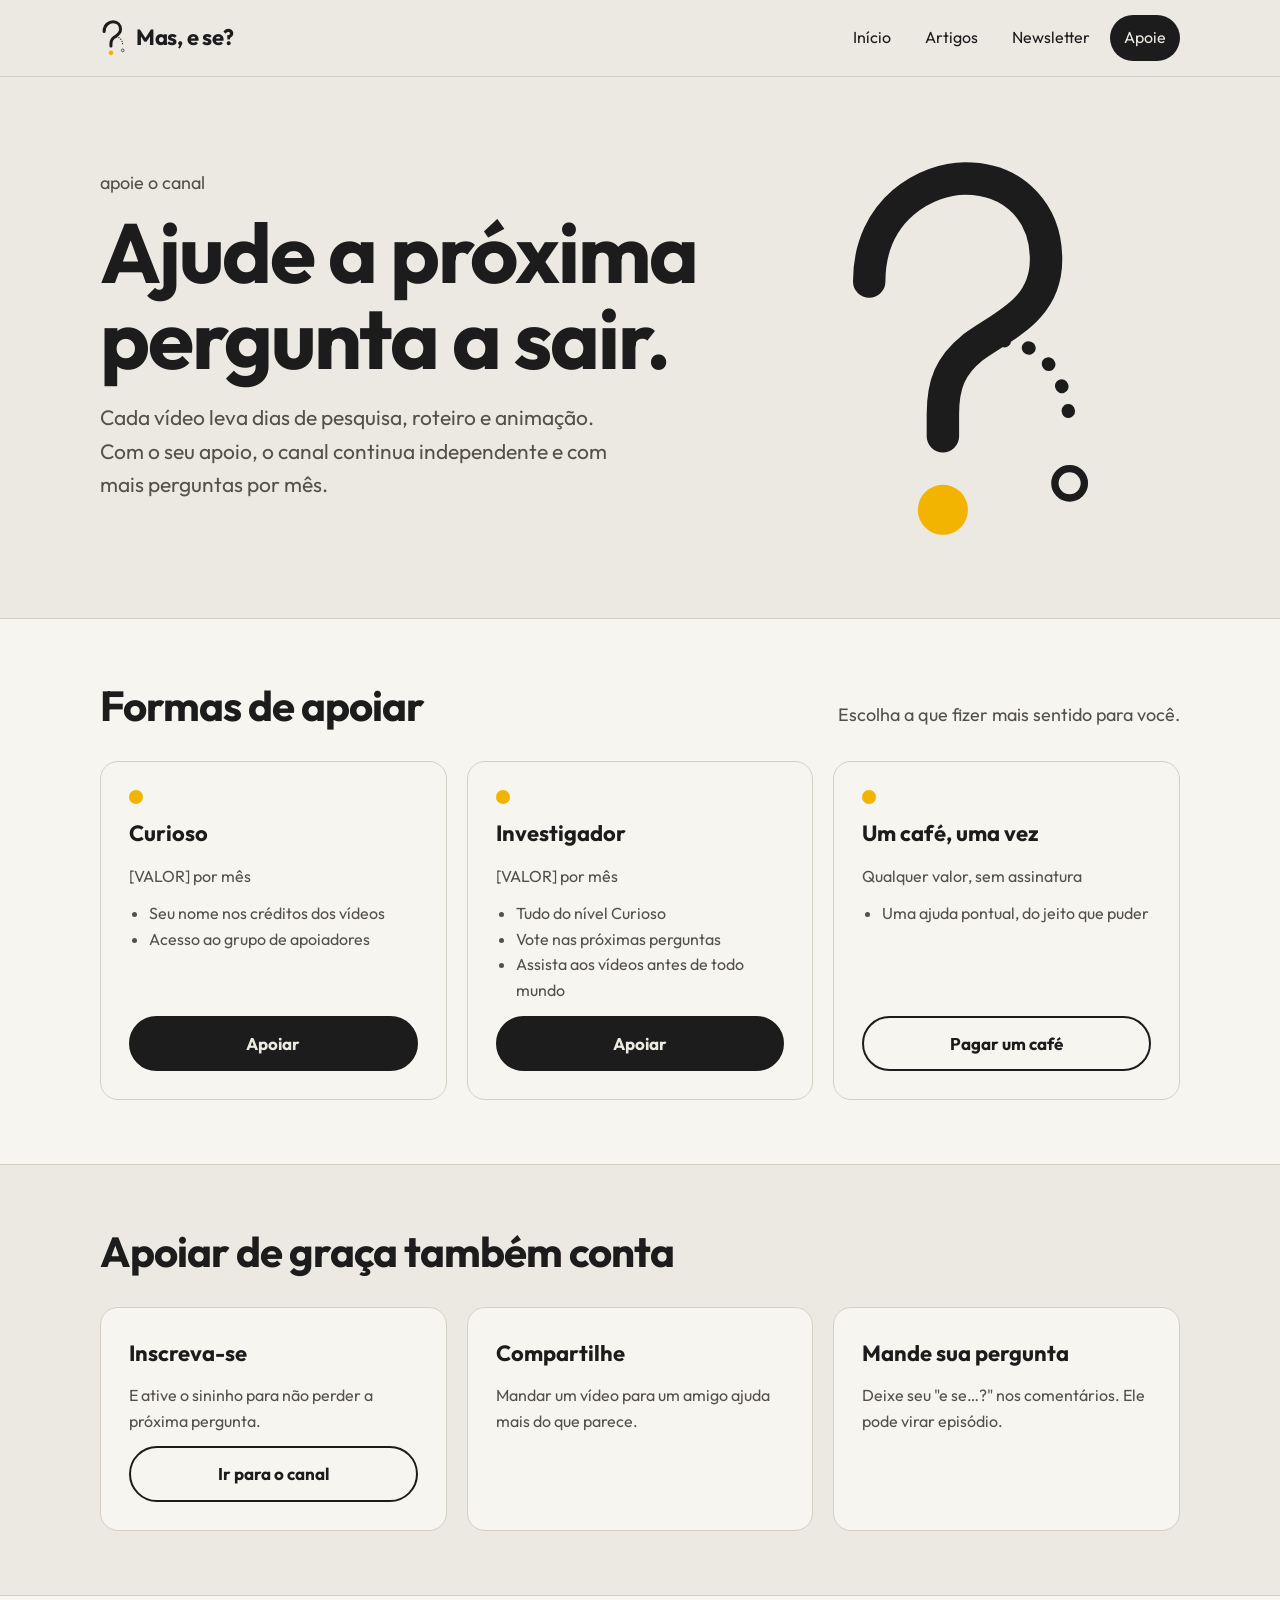
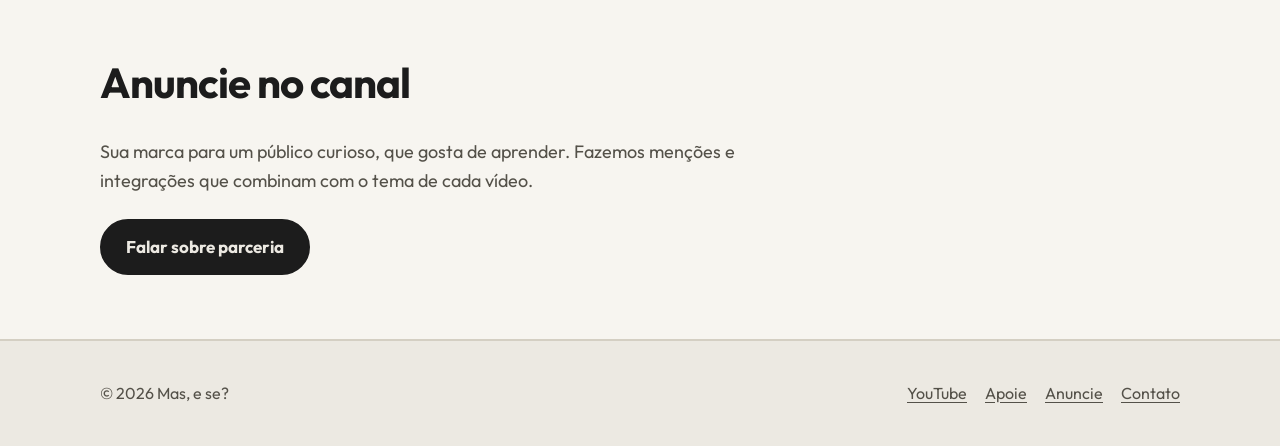
==== apoie.html @ bb421aa9 "Site do canal Mas, e se? Página inicial, artigo modelo, página de apoio, newsletter com Netlify Form" ====
<!doctype html>
<html lang="pt-BR">
<head>
  <meta charset="utf-8">
  <meta name="viewport" content="width=device-width, initial-scale=1">
  <title>Apoie o canal — Mas, e se?</title>
  <meta name="description" content="Apoie o Mas, e se? e ajude a próxima pergunta a sair. Vote nos temas, assista antes e apareça nos créditos.">
  <link rel="icon" href="favicon.svg" type="image/svg+xml">
  <link rel="preconnect" href="https://fonts.googleapis.com">
  <link rel="preconnect" href="https://fonts.gstatic.com" crossorigin>
  <link href="https://fonts.googleapis.com/css2?family=Outfit:wght@400;700&display=swap" rel="stylesheet">
  <link rel="stylesheet" href="style.css">
</head>
<body>
  <a class="skip" href="#conteudo">Pular para o conteúdo</a>

  <header class="site-header">
    <div class="wrap">
      <a class="brand" href="/" aria-label="Mas, e se? — página inicial">
        <img src="logo.svg" alt="" width="26" height="38">
        <span>Mas, e se?</span>
      </a>
      <nav class="nav" aria-label="Principal">
        <a href="/">Início</a>
        <a href="/#artigos">Artigos</a>
        <a href="/#newsletter">Newsletter</a>
        <a href="apoie.html" aria-current="page">Apoie</a>
      </nav>
    </div>
  </header>

  <main id="conteudo">
    <section class="hero">
      <div class="wrap">
        <div>
          <p class="eyebrow">apoie o canal</p>
          <h1>Ajude a próxima pergunta a sair.</h1>
          <p class="lead">Cada vídeo leva dias de pesquisa, roteiro e animação. Com o seu apoio, o canal continua independente e com mais perguntas por mês.</p>
        </div>
        <img class="hero-mark" src="logo.svg" alt="" width="280" height="405">
      </div>
    </section>

    <!-- NÍVEIS DE APOIO — troque [VALOR] e os links pelos da sua página no Apoia.se ou Ko-fi -->
    <section class="alt" aria-labelledby="titulo-niveis">
      <div class="wrap">
        <div class="section-head">
          <h2 id="titulo-niveis">Formas de apoiar</h2>
          <p>Escolha a que fizer mais sentido para você.</p>
        </div>
        <div class="support-grid">
          <div class="support-card">
            <span class="dot" aria-hidden="true"></span>
            <h3>Curioso</h3>
            <p>[VALOR] por mês</p>
            <ul>
              <li>Seu nome nos créditos dos vídeos</li>
              <li>Acesso ao grupo de apoiadores</li>
            </ul>
            <a class="btn" href="https://apoia.se/SEU_USUARIO" target="_blank" rel="noopener">Apoiar</a>
          </div>
          <div class="support-card">
            <span class="dot" aria-hidden="true"></span>
            <h3>Investigador</h3>
            <p>[VALOR] por mês</p>
            <ul>
              <li>Tudo do nível Curioso</li>
              <li>Vote nas próximas perguntas</li>
              <li>Assista aos vídeos antes de todo mundo</li>
            </ul>
            <a class="btn" href="https://apoia.se/SEU_USUARIO" target="_blank" rel="noopener">Apoiar</a>
          </div>
          <div class="support-card">
            <span class="dot" aria-hidden="true"></span>
            <h3>Um café, uma vez</h3>
            <p>Qualquer valor, sem assinatura</p>
            <ul>
              <li>Uma ajuda pontual, do jeito que puder</li>
            </ul>
            <a class="btn ghost" href="https://ko-fi.com/SEU_USUARIO" target="_blank" rel="noopener">Pagar um café</a>
          </div>
        </div>
      </div>
    </section>

    <section aria-labelledby="titulo-gratis">
      <div class="wrap">
        <div class="section-head">
          <h2 id="titulo-gratis">Apoiar de graça também conta</h2>
        </div>
        <div class="support-grid">
          <div class="support-card">
            <h3>Inscreva-se</h3>
            <p>E ative o sininho para não perder a próxima pergunta.</p>
            <a class="btn ghost" href="https://www.youtube.com/@youtubemasese?sub_confirmation=1" target="_blank" rel="noopener">Ir para o canal</a>
          </div>
          <div class="support-card">
            <h3>Compartilhe</h3>
            <p>Mandar um vídeo para um amigo ajuda mais do que parece.</p>
          </div>
          <div class="support-card">
            <h3>Mande sua pergunta</h3>
            <p>Deixe seu "e se…?" nos comentários. Ele pode virar episódio.</p>
          </div>
        </div>
      </div>
    </section>

    <!-- ANUNCIE -->
    <section id="anuncie" class="alt" aria-labelledby="titulo-anuncie">
      <div class="wrap">
        <div class="section-head">
          <h2 id="titulo-anuncie">Anuncie no canal</h2>
        </div>
        <p style="margin:0 0 24px;max-width:680px;color:var(--muted)">Sua marca para um público curioso, que gosta de aprender. Fazemos menções e integrações que combinam com o tema de cada vídeo.</p>
        <a class="btn" href="mailto:SEU_EMAIL@exemplo.com?subject=Parceria%20com%20o%20Mas%2C%20e%20se%3F">Falar sobre parceria</a>
      </div>
    </section>
  </main>

  <footer class="site-footer">
    <div class="wrap">
      <span>© <span id="ano">2026</span> Mas, e se?</span>
      <nav aria-label="Rodapé">
        <a href="https://www.youtube.com/@youtubemasese" target="_blank" rel="noopener">YouTube</a>
        <a href="apoie.html">Apoie</a>
        <a href="apoie.html#anuncie">Anuncie</a>
        <a href="mailto:SEU_EMAIL@exemplo.com">Contato</a>
      </nav>
    </div>
  </footer>
  <script>document.getElementById('ano').textContent = new Date().getFullYear();</script>
</body>
</html>
---- style.css ----
/* Mas, e se? — estilos do site */
:root {
  --bg: #ECE9E2;
  --surface: #F7F5F0;
  --ink: #1C1C1C;
  --muted: #545149;
  --line: #D4CFC3;
  --accent: #F2B400;
  --radius: 18px;
  --max: 1120px;
  --font: 'Outfit', system-ui, -apple-system, 'Segoe UI', sans-serif;
}

* { box-sizing: border-box; }

html { scroll-behavior: smooth; }

body {
  margin: 0;
  background: var(--bg);
  color: var(--ink);
  font-family: var(--font);
  font-size: 18px;
  line-height: 1.6;
  -webkit-font-smoothing: antialiased;
}

img, svg { display: block; max-width: 100%; }

a { color: var(--ink); text-underline-offset: 3px; }
a:hover { color: #000; }

.wrap { width: 100%; max-width: var(--max); margin: 0 auto; padding: 0 20px; }

/* Acessibilidade */
.skip {
  position: absolute; left: -9999px; top: 0;
  background: var(--ink); color: var(--bg); padding: 10px 16px; border-radius: 0 0 10px 0;
}
.skip:focus { left: 0; z-index: 10; color: var(--bg); }
:focus-visible { outline: 3px solid var(--ink); outline-offset: 3px; }
.sr-only {
  position: absolute; width: 1px; height: 1px; padding: 0; margin: -1px;
  overflow: hidden; clip: rect(0 0 0 0); white-space: nowrap; border: 0;
}

/* Cabeçalho */
.site-header { border-bottom: 1px solid var(--line); }
.site-header .wrap {
  display: flex; align-items: center; justify-content: space-between;
  gap: 16px; flex-wrap: wrap; min-height: 76px; padding-top: 10px; padding-bottom: 10px;
}
.brand {
  display: flex; align-items: center; gap: 10px;
  font-weight: 700; font-size: 22px; text-decoration: none; letter-spacing: -0.3px;
}
.brand img { width: 26px; height: auto; }
.hero-mark { height: auto; }
.nav { display: flex; gap: 6px; flex-wrap: wrap; }
.nav a {
  text-decoration: none; font-size: 16px; padding: 10px 14px; border-radius: 999px;
  min-height: 44px; display: inline-flex; align-items: center;
}
.nav a:hover { background: var(--surface); }
.nav a[aria-current="page"] { background: var(--ink); color: var(--bg); }

/* Botões */
.btn {
  display: inline-flex; align-items: center; justify-content: center; gap: 8px;
  min-height: 48px; padding: 12px 24px; border-radius: 999px;
  font: inherit; font-size: 17px; font-weight: 700; text-decoration: none;
  background: var(--ink); color: var(--bg); border: 2px solid var(--ink); cursor: pointer;
}
.btn:hover { background: #000; color: var(--bg); }
.btn.ghost { background: transparent; color: var(--ink); }
.btn.ghost:hover { background: var(--surface); color: var(--ink); }

/* Hero */
.hero { padding: 72px 0 64px; }
.hero .wrap {
  display: grid; grid-template-columns: minmax(0, 1.4fr) minmax(0, 1fr);
  gap: 48px; align-items: center;
}
.eyebrow { margin: 0 0 12px; font-size: 18px; color: var(--muted); }
.hero h1 {
  margin: 0 0 20px; font-size: clamp(44px, 7vw, 84px); line-height: 1.02; letter-spacing: -2px;
}
.hero p.lead { margin: 0 0 32px; font-size: 21px; color: var(--muted); max-width: 520px; }
.hero-actions { display: flex; gap: 12px; flex-wrap: wrap; }
.hero-mark { justify-self: center; width: min(280px, 70%); }

/* Seções */
section { padding: 64px 0; }
.section-head {
  display: flex; align-items: end; justify-content: space-between; gap: 16px; flex-wrap: wrap;
  margin-bottom: 32px;
}
.section-head h2 { margin: 0; font-size: clamp(30px, 4vw, 42px); letter-spacing: -1px; line-height: 1.1; }
.section-head p { margin: 0; color: var(--muted); }
.alt { background: var(--surface); border-top: 1px solid var(--line); border-bottom: 1px solid var(--line); }

/* Vídeo */
.video {
  position: relative; aspect-ratio: 16 / 9; border-radius: var(--radius); overflow: hidden;
  background: var(--ink);
}
.video iframe { position: absolute; inset: 0; width: 100%; height: 100%; border: 0; }

.video-soon {
  display: flex; align-items: center; gap: 32px; flex-wrap: wrap;
  background: var(--bg); border: 1px dashed var(--line); border-radius: var(--radius); padding: 40px;
}
.video-soon img { width: 70px; height: auto; }
.video-soon div { flex: 1 1 280px; }
.video-soon h3 { margin: 0 0 6px; font-size: 26px; letter-spacing: -0.4px; line-height: 1.2; }
.video-soon p { margin: 0; color: var(--muted); }

/* Cards de artigo */
.cards { display: grid; grid-template-columns: repeat(3, minmax(0, 1fr)); gap: 20px; }
.card {
  background: var(--surface); border: 1px solid var(--line); border-radius: var(--radius);
  padding: 28px; display: flex; flex-direction: column; gap: 10px; text-decoration: none;
  transition: transform .15s ease, border-color .15s ease;
}
a.card:hover { transform: translateY(-3px); border-color: var(--ink); }
.card .tag { font-size: 14px; font-weight: 700; color: var(--muted); text-transform: uppercase; letter-spacing: 1px; }
.card h3 { margin: 0; font-size: 24px; line-height: 1.2; letter-spacing: -0.4px; }
.card p { margin: 0; color: var(--muted); font-size: 16px; }
.card .more { margin-top: auto; padding-top: 8px; font-weight: 700; font-size: 16px; }
.card.soon { border-style: dashed; background: transparent; }

/* Temas */
.topics { display: flex; flex-wrap: wrap; gap: 10px; padding: 0; margin: 0; list-style: none; }
.topics li {
  padding: 10px 18px; border-radius: 999px; border: 1px solid var(--line);
  background: var(--bg); font-size: 16px;
}

/* Newsletter */
.newsletter {
  background: var(--ink); color: var(--bg); border-radius: 28px; padding: 48px;
  display: grid; grid-template-columns: minmax(0, 1fr) minmax(0, 1fr); gap: 40px; align-items: center;
}
.newsletter h2 { margin: 0 0 12px; font-size: clamp(30px, 4vw, 40px); letter-spacing: -1px; line-height: 1.1; }
.newsletter p { margin: 0; color: #CFCBC2; }
.newsletter form { display: flex; flex-direction: column; gap: 12px; }
.newsletter label { font-size: 15px; color: #CFCBC2; }
.field-row { display: flex; gap: 10px; flex-wrap: wrap; }
.newsletter input[type="email"] {
  flex: 1 1 220px; min-height: 52px; padding: 12px 18px; border-radius: 999px;
  border: 2px solid #4A4842; background: #2A2925; color: var(--bg); font: inherit; font-size: 17px;
}
.newsletter input::placeholder { color: #A7A398; }
.newsletter .btn { background: var(--accent); color: var(--ink); border-color: var(--accent); }
.newsletter .btn:hover { background: #FFC61A; color: var(--ink); }
.hidden-field { display: none; }

/* Apoio */
.support-grid { display: grid; grid-template-columns: repeat(3, minmax(0, 1fr)); gap: 20px; }
.support-card {
  background: var(--surface); border: 1px solid var(--line); border-radius: var(--radius);
  padding: 28px; display: flex; flex-direction: column; gap: 12px;
}
.support-card h3 { margin: 0; font-size: 22px; }
.support-card p { margin: 0; color: var(--muted); font-size: 16px; }
.support-card ul { margin: 0; padding-left: 20px; color: var(--muted); font-size: 16px; }
.support-card .btn { margin-top: auto; }
.dot {
  width: 14px; height: 14px; border-radius: 50%; background: var(--accent); flex-shrink: 0;
}

/* Artigo */
.article { padding: 56px 0 72px; }
.article .wrap { max-width: 740px; }
.article .meta { color: var(--muted); font-size: 16px; margin: 0 0 12px; }
.article h1 { font-size: clamp(38px, 6vw, 60px); line-height: 1.05; letter-spacing: -1.5px; margin: 0 0 20px; }
.article .lead { font-size: 22px; color: var(--muted); margin: 0 0 36px; }
.article h2 { font-size: 30px; letter-spacing: -0.6px; line-height: 1.2; margin: 48px 0 12px; }
.article p { margin: 0 0 20px; }
.callout {
  display: flex; gap: 16px; align-items: flex-start;
  background: var(--surface); border: 1px solid var(--line); border-radius: var(--radius);
  padding: 24px; margin: 32px 0;
}
.callout .dot { margin-top: 8px; }
.callout p { margin: 0; }
.article .video { margin: 0 0 36px; }
.ad-slot {
  border: 1px dashed var(--line); border-radius: 12px; padding: 20px; text-align: center;
  color: var(--muted); font-size: 14px; margin: 36px 0;
}
.share { display: flex; gap: 10px; flex-wrap: wrap; margin-top: 40px; }

/* Página simples (obrigado / 404) */
.simple { min-height: 60vh; display: flex; align-items: center; padding: 80px 0; }
.simple .wrap { max-width: 640px; text-align: center; display: flex; flex-direction: column; align-items: center; gap: 16px; }
.simple svg { width: 120px; margin-bottom: 8px; }
.simple h1 { margin: 0; font-size: clamp(36px, 6vw, 56px); letter-spacing: -1.5px; line-height: 1.05; }
.simple p { margin: 0 0 12px; color: var(--muted); font-size: 20px; }

/* Rodapé */
.site-footer { border-top: 1px solid var(--line); padding: 40px 0; font-size: 16px; color: var(--muted); }
.site-footer .wrap { display: flex; justify-content: space-between; gap: 20px; flex-wrap: wrap; align-items: center; }
.site-footer nav { display: flex; gap: 18px; flex-wrap: wrap; }
.site-footer a { color: var(--muted); }
.site-footer a:hover { color: var(--ink); }

/* Celular */
@media (max-width: 860px) {
  .hero { padding: 48px 0; }
  .hero .wrap { grid-template-columns: minmax(0, 1fr); gap: 32px; }
  .hero-mark { order: -1; width: 150px; justify-self: start; }
  .cards, .support-grid { grid-template-columns: minmax(0, 1fr); }
  .newsletter { grid-template-columns: minmax(0, 1fr); padding: 32px 24px; gap: 24px; }
  section { padding: 48px 0; }
}

@media (prefers-reduced-motion: reduce) {
  html { scroll-behavior: auto; }
  a.card { transition: none; }
  a.card:hover { transform: none; }
}
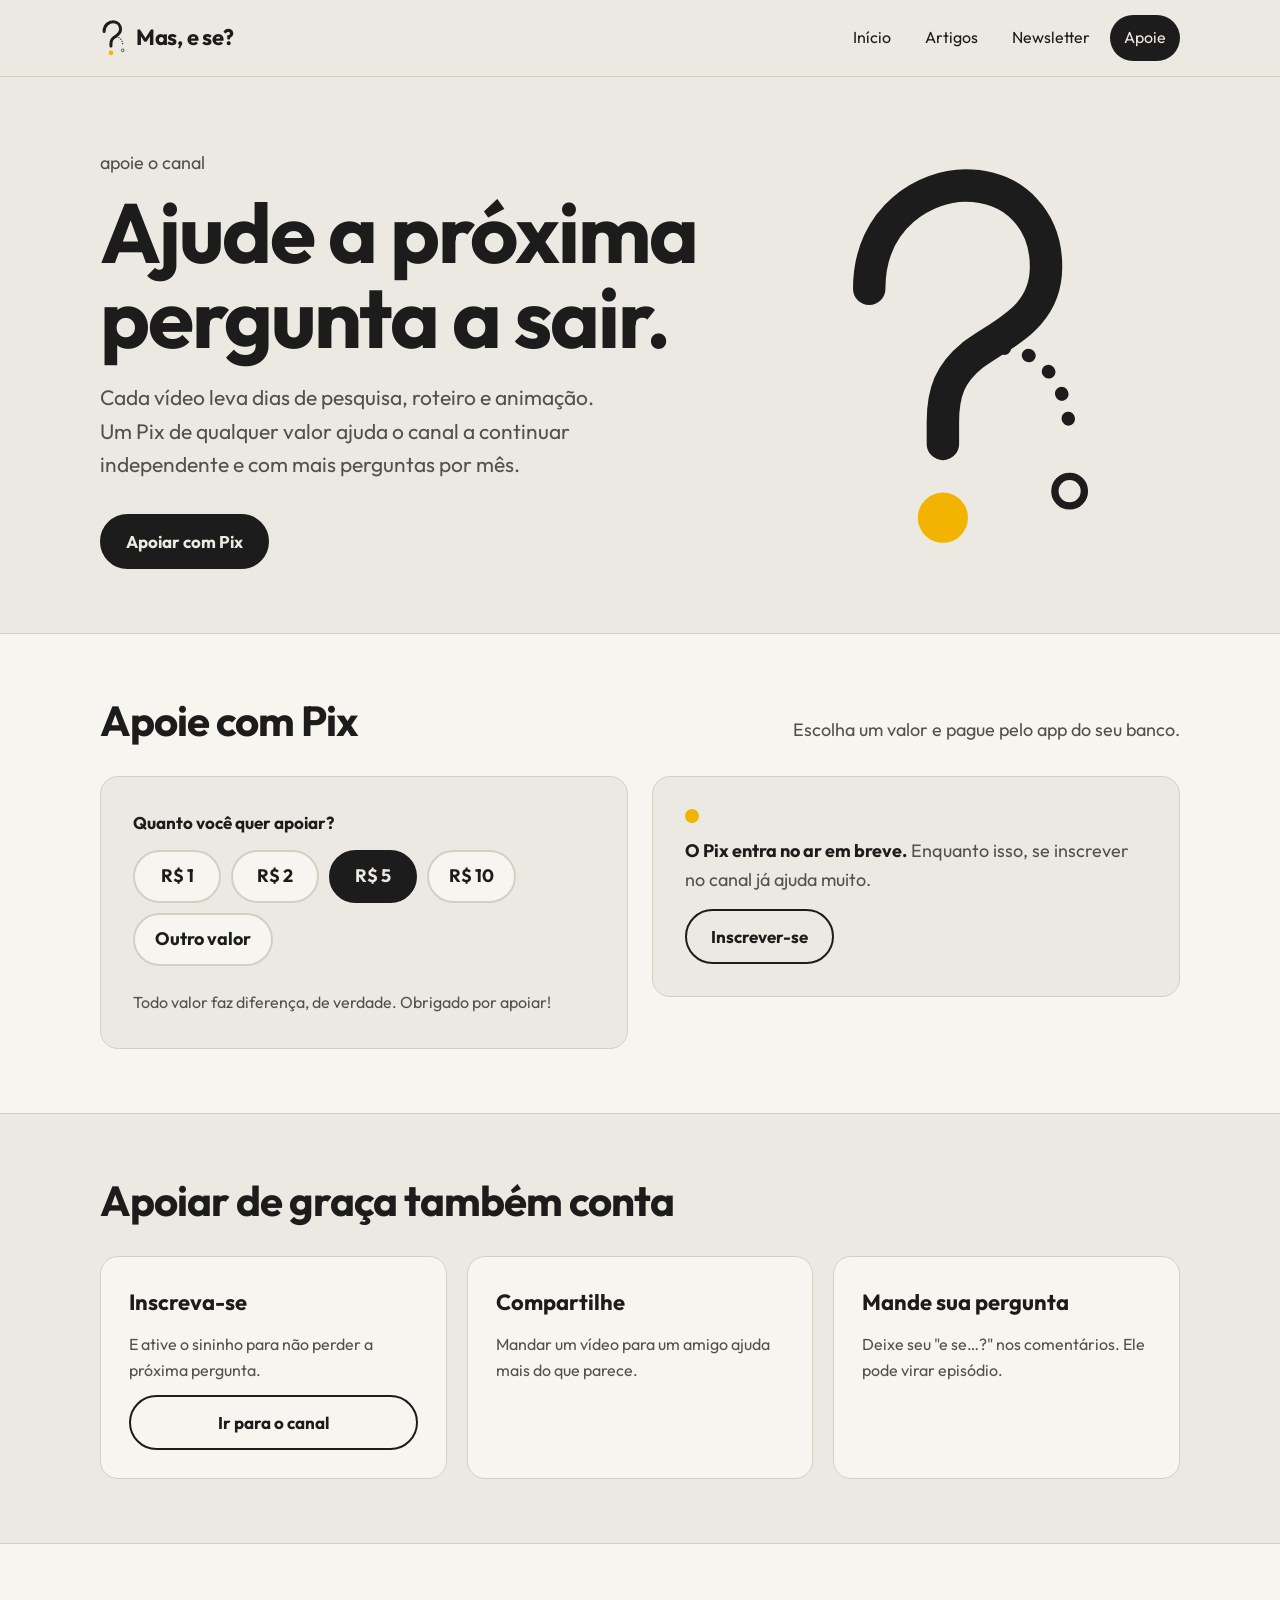
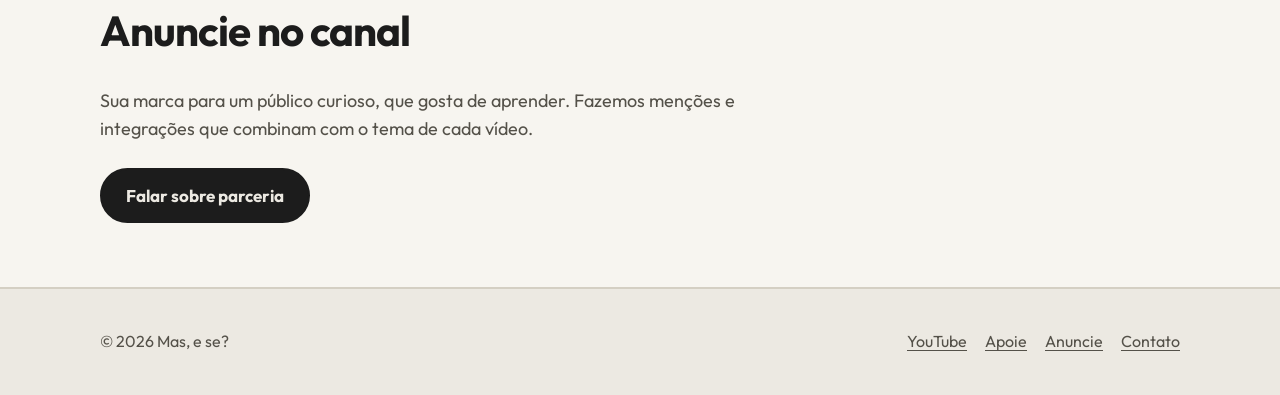
==== commit 71c56de1: "Pix na página Apoie, e-mail de contato e link do canal Co-Authored-By: Claude Opus 5.5 <noreply@anth" ====
--- a/apoie.html
+++ b/apoie.html
@@ -4,7 +4,7 @@
   <meta charset="utf-8">
   <meta name="viewport" content="width=device-width, initial-scale=1">
   <title>Apoie o canal — Mas, e se?</title>
-  <meta name="description" content="Apoie o Mas, e se? e ajude a próxima pergunta a sair. Vote nos temas, assista antes e apareça nos créditos.">
+  <meta name="description" content="Apoie o Mas, e se? com um Pix de qualquer valor e ajude a próxima pergunta a sair.">
   <link rel="icon" href="favicon.svg" type="image/svg+xml">
   <link rel="preconnect" href="https://fonts.googleapis.com">
   <link rel="preconnect" href="https://fonts.gstatic.com" crossorigin>
@@ -35,49 +35,60 @@
         <div>
           <p class="eyebrow">apoie o canal</p>
           <h1>Ajude a próxima pergunta a sair.</h1>
-          <p class="lead">Cada vídeo leva dias de pesquisa, roteiro e animação. Com o seu apoio, o canal continua independente e com mais perguntas por mês.</p>
+          <p class="lead">Cada vídeo leva dias de pesquisa, roteiro e animação. Um Pix de qualquer valor ajuda o canal a continuar independente e com mais perguntas por mês.</p>
+          <div class="hero-actions">
+            <a class="btn" href="#pix">Apoiar com Pix</a>
+          </div>
         </div>
         <img class="hero-mark" src="logo.svg" alt="" width="280" height="405">
       </div>
     </section>
 
-    <!-- NÍVEIS DE APOIO — troque [VALOR] e os links pelos da sua página no Apoia.se ou Ko-fi -->
-    <section class="alt" aria-labelledby="titulo-niveis">
+    <!-- PIX -->
+    <section id="pix" class="alt" aria-labelledby="titulo-pix">
       <div class="wrap">
         <div class="section-head">
-          <h2 id="titulo-niveis">Formas de apoiar</h2>
-          <p>Escolha a que fizer mais sentido para você.</p>
-        </div>
-        <div class="support-grid">
-          <div class="support-card">
-            <span class="dot" aria-hidden="true"></span>
-            <h3>Curioso</h3>
-            <p>[VALOR] por mês</p>
-            <ul>
-              <li>Seu nome nos créditos dos vídeos</li>
-              <li>Acesso ao grupo de apoiadores</li>
-            </ul>
-            <a class="btn" href="https://apoia.se/SEU_USUARIO" target="_blank" rel="noopener">Apoiar</a>
-          </div>
-          <div class="support-card">
-            <span class="dot" aria-hidden="true"></span>
-            <h3>Investigador</h3>
-            <p>[VALOR] por mês</p>
-            <ul>
-              <li>Tudo do nível Curioso</li>
-              <li>Vote nas próximas perguntas</li>
-              <li>Assista aos vídeos antes de todo mundo</li>
-            </ul>
-            <a class="btn" href="https://apoia.se/SEU_USUARIO" target="_blank" rel="noopener">Apoiar</a>
-          </div>
-          <div class="support-card">
-            <span class="dot" aria-hidden="true"></span>
-            <h3>Um café, uma vez</h3>
-            <p>Qualquer valor, sem assinatura</p>
-            <ul>
-              <li>Uma ajuda pontual, do jeito que puder</li>
-            </ul>
-            <a class="btn ghost" href="https://ko-fi.com/SEU_USUARIO" target="_blank" rel="noopener">Pagar um café</a>
+          <h2 id="titulo-pix">Apoie com Pix</h2>
+          <p>Escolha um valor e pague pelo app do seu banco.</p>
+        </div>
+
+        <div class="pix">
+          <div class="pix-values">
+            <p class="pix-label" id="rotulo-valor">Quanto você quer apoiar?</p>
+            <div class="chips" role="group" aria-labelledby="rotulo-valor">
+              <button type="button" class="chip" data-valor="1" aria-pressed="false">R$ 1</button>
+              <button type="button" class="chip" data-valor="2" aria-pressed="false">R$ 2</button>
+              <button type="button" class="chip" data-valor="5" aria-pressed="true">R$ 5</button>
+              <button type="button" class="chip" data-valor="10" aria-pressed="false">R$ 10</button>
+              <button type="button" class="chip" data-valor="outro" aria-pressed="false">Outro valor</button>
+            </div>
+            <div class="pix-outro" id="campo-outro" hidden>
+              <label for="valor-outro">Digite o valor (R$)</label>
+              <input id="valor-outro" type="number" inputmode="decimal" min="1" step="0.01" placeholder="Ex.: 15">
+              <p class="pix-hint">Se deixar em branco, você digita o valor direto no app do banco.</p>
+            </div>
+            <p class="pix-thanks">Todo valor faz diferença, de verdade. Obrigado por apoiar!</p>
+          </div>
+
+          <div class="pix-pay">
+            <div id="pix-ativo" hidden>
+              <div class="pix-qr" id="pix-qr" role="img" aria-label="QR Code do Pix"></div>
+              <p class="pix-amount" id="pix-valor" aria-live="polite"></p>
+              <label class="pix-label" for="pix-codigo">Pix copia e cola</label>
+              <textarea id="pix-codigo" readonly rows="3"></textarea>
+              <button type="button" class="btn" id="copiar-pix">Copiar código Pix</button>
+              <p class="pix-status" id="pix-status" role="status"></p>
+              <ol class="pix-steps">
+                <li>Abra o app do seu banco e entre na área Pix.</li>
+                <li>Escaneie o QR Code ou use "Pix copia e cola".</li>
+                <li>Confira o nome do recebedor e confirme.</li>
+              </ol>
+            </div>
+            <div id="pix-em-breve" class="pix-soon">
+              <span class="dot" aria-hidden="true"></span>
+              <p><strong>O Pix entra no ar em breve.</strong> Enquanto isso, se inscrever no canal já ajuda muito.</p>
+              <a class="btn ghost" href="https://www.youtube.com/@youtubemasese?sub_confirmation=1" target="_blank" rel="noopener">Inscrever-se</a>
+            </div>
           </div>
         </div>
       </div>
@@ -113,7 +124,7 @@
           <h2 id="titulo-anuncie">Anuncie no canal</h2>
         </div>
         <p style="margin:0 0 24px;max-width:680px;color:var(--muted)">Sua marca para um público curioso, que gosta de aprender. Fazemos menções e integrações que combinam com o tema de cada vídeo.</p>
-        <a class="btn" href="mailto:SEU_EMAIL@exemplo.com?subject=Parceria%20com%20o%20Mas%2C%20e%20se%3F">Falar sobre parceria</a>
+        <a class="btn" href="mailto:canalytmasese@gmail.com?subject=Parceria%20com%20o%20Mas%2C%20e%20se%3F">Falar sobre parceria</a>
       </div>
     </section>
   </main>
@@ -125,10 +136,126 @@
         <a href="https://www.youtube.com/@youtubemasese" target="_blank" rel="noopener">YouTube</a>
         <a href="apoie.html">Apoie</a>
         <a href="apoie.html#anuncie">Anuncie</a>
-        <a href="mailto:SEU_EMAIL@exemplo.com">Contato</a>
+        <a href="mailto:canalytmasese@gmail.com">Contato</a>
       </nav>
     </div>
   </footer>
-  <script>document.getElementById('ano').textContent = new Date().getFullYear();</script>
+
+  <script src="qrcode.js"></script>
+  <script>
+    /* ===================== CONFIGURAÇÃO DO PIX =====================
+       Preencha os três campos abaixo e o Pix é ativado automaticamente.
+       - chave:  sua chave Pix (e-mail, CPF/CNPJ só números, celular no formato +5567999999999, ou chave aleatória)
+       - nome:   nome do recebedor, como aparece no banco (até 25 letras)
+       - cidade: sua cidade (até 15 letras)
+    ================================================================ */
+    var PIX = {
+      chave: "",
+      nome: "",
+      cidade: ""
+    };
+
+    document.getElementById('ano').textContent = new Date().getFullYear();
+
+    function semAcento(t) {
+      return t.normalize('NFD').replace(/[̀-ͯ]/g, '').replace(/[^A-Za-z0-9 ]/g, '').toUpperCase().trim();
+    }
+    function campo(id, valor) {
+      return id + String(valor.length).padStart(2, '0') + valor;
+    }
+    function crc16(texto) {
+      var crc = 0xFFFF;
+      for (var i = 0; i < texto.length; i++) {
+        crc ^= texto.charCodeAt(i) << 8;
+        for (var j = 0; j < 8; j++) {
+          crc = (crc & 0x8000) ? ((crc << 1) ^ 0x1021) : (crc << 1);
+          crc &= 0xFFFF;
+        }
+      }
+      return crc.toString(16).toUpperCase().padStart(4, '0');
+    }
+    function codigoPix(valor) {
+      var conta = campo('00', 'br.gov.bcb.pix') + campo('01', PIX.chave.trim());
+      var p = campo('00', '01') +
+        campo('26', conta) +
+        campo('52', '0000') +
+        campo('53', '986') +
+        (valor ? campo('54', valor.toFixed(2)) : '') +
+        campo('58', 'BR') +
+        campo('59', semAcento(PIX.nome).slice(0, 25)) +
+        campo('60', semAcento(PIX.cidade).slice(0, 15)) +
+        campo('62', campo('05', '***')) +
+        '6304';
+      return p + crc16(p);
+    }
+
+    var configurado = PIX.chave.trim() && PIX.nome.trim() && PIX.cidade.trim();
+    var chips = document.querySelectorAll('.chip');
+    var campoOutro = document.getElementById('campo-outro');
+    var inputOutro = document.getElementById('valor-outro');
+    var qrBox = document.getElementById('pix-qr');
+    var codigoBox = document.getElementById('pix-codigo');
+    var valorBox = document.getElementById('pix-valor');
+    var status = document.getElementById('pix-status');
+    var valorAtual = 5;
+
+    function formatar(v) {
+      return v.toLocaleString('pt-BR', { style: 'currency', currency: 'BRL' });
+    }
+
+    function atualizar() {
+      if (!configurado) return;
+      var codigo = codigoPix(valorAtual);
+      codigoBox.value = codigo;
+      valorBox.textContent = valorAtual ? 'Apoio de ' + formatar(valorAtual) : 'Valor livre: digite no app do banco';
+      status.textContent = '';
+      qrBox.innerHTML = '';
+      if (window.qrcode) {
+        var qr = qrcode(0, 'M');
+        qr.addData(codigo);
+        qr.make();
+        qrBox.innerHTML = qr.createSvgTag({ cellSize: 4, margin: 0, scalable: true });
+      }
+    }
+
+    chips.forEach(function (chip) {
+      chip.addEventListener('click', function () {
+        chips.forEach(function (c) { c.setAttribute('aria-pressed', 'false'); });
+        chip.setAttribute('aria-pressed', 'true');
+        if (chip.dataset.valor === 'outro') {
+          campoOutro.hidden = false;
+          inputOutro.focus();
+          var v = parseFloat(inputOutro.value);
+          valorAtual = v > 0 ? v : null;
+        } else {
+          campoOutro.hidden = true;
+          valorAtual = parseFloat(chip.dataset.valor);
+        }
+        atualizar();
+      });
+    });
+
+    inputOutro.addEventListener('input', function () {
+      var v = parseFloat(inputOutro.value.replace(',', '.'));
+      valorAtual = v > 0 ? Math.round(v * 100) / 100 : null;
+      atualizar();
+    });
+
+    document.getElementById('copiar-pix').addEventListener('click', async function () {
+      try {
+        await navigator.clipboard.writeText(codigoBox.value);
+        status.textContent = 'Código copiado! Agora cole no app do seu banco.';
+      } catch (e) {
+        codigoBox.select();
+        status.textContent = 'Selecione o código acima e copie manualmente.';
+      }
+    });
+
+    if (configurado) {
+      document.getElementById('pix-ativo').hidden = false;
+      document.getElementById('pix-em-breve').hidden = true;
+      atualizar();
+    }
+  </script>
 </body>
 </html>
--- a/style.css
+++ b/style.css
@@ -168,6 +168,52 @@
 .dot {
   width: 14px; height: 14px; border-radius: 50%; background: var(--accent); flex-shrink: 0;
 }
+
+/* Pix */
+.pix {
+  display: grid; grid-template-columns: minmax(0, 1fr) minmax(0, 1fr); gap: 24px; align-items: start;
+}
+.pix-values, .pix-pay {
+  background: var(--bg); border: 1px solid var(--line); border-radius: var(--radius); padding: 32px;
+}
+.pix-label { display: block; margin: 0 0 14px; font-weight: 700; font-size: 17px; }
+.chips { display: flex; flex-wrap: wrap; gap: 10px; }
+.chip {
+  min-height: 52px; min-width: 88px; padding: 10px 20px; border-radius: 999px;
+  border: 2px solid var(--line); background: var(--surface); color: var(--ink);
+  font: inherit; font-size: 18px; font-weight: 700; cursor: pointer;
+}
+.chip:hover { border-color: var(--ink); }
+.chip[aria-pressed="true"] { background: var(--ink); border-color: var(--ink); color: var(--bg); }
+.pix-outro { margin-top: 20px; display: flex; flex-direction: column; gap: 8px; }
+.pix-outro[hidden] { display: none; }
+.pix-outro label { font-size: 16px; font-weight: 700; }
+.pix-outro input {
+  min-height: 52px; max-width: 220px; padding: 10px 18px; border-radius: 999px;
+  border: 2px solid var(--line); background: var(--surface); font: inherit; font-size: 18px; color: var(--ink);
+}
+.pix-outro input:focus { border-color: var(--ink); }
+.pix-hint { margin: 0; font-size: 15px; color: var(--muted); }
+.pix-thanks { margin: 24px 0 0; color: var(--muted); font-size: 16px; }
+.pix-pay #pix-ativo { display: flex; flex-direction: column; gap: 12px; }
+.pix-pay #pix-ativo[hidden] { display: none; }
+.pix-qr {
+  align-self: center; background: #fff; padding: 14px; border-radius: 14px; border: 1px solid var(--line);
+  width: 250px; height: 250px;
+}
+.pix-qr svg { width: 220px; height: 220px; }
+.pix-amount { margin: 0; text-align: center; font-weight: 700; font-size: 20px; }
+.pix-pay textarea {
+  width: 100%; resize: none; padding: 12px 14px; border-radius: 12px; border: 1px solid var(--line);
+  background: var(--surface); font-family: ui-monospace, Menlo, Consolas, monospace; font-size: 13px; color: var(--ink);
+  word-break: break-all;
+}
+.pix-status { margin: 0; min-height: 1.4em; font-size: 15px; color: var(--muted); text-align: center; }
+.pix-steps { margin: 4px 0 0; padding-left: 22px; font-size: 15px; color: var(--muted); }
+.pix-soon { display: flex; flex-direction: column; align-items: flex-start; gap: 14px; }
+.pix-soon[hidden] { display: none; }
+.pix-soon p { margin: 0; color: var(--muted); }
+.pix-soon strong { color: var(--ink); }
 
 /* Artigo */
 .article { padding: 56px 0 72px; }
@@ -210,7 +256,8 @@
   .hero { padding: 48px 0; }
   .hero .wrap { grid-template-columns: minmax(0, 1fr); gap: 32px; }
   .hero-mark { order: -1; width: 150px; justify-self: start; }
-  .cards, .support-grid { grid-template-columns: minmax(0, 1fr); }
+  .cards, .support-grid, .pix { grid-template-columns: minmax(0, 1fr); }
+  .pix-values, .pix-pay { padding: 24px; }
   .newsletter { grid-template-columns: minmax(0, 1fr); padding: 32px 24px; gap: 24px; }
   section { padding: 48px 0; }
 }
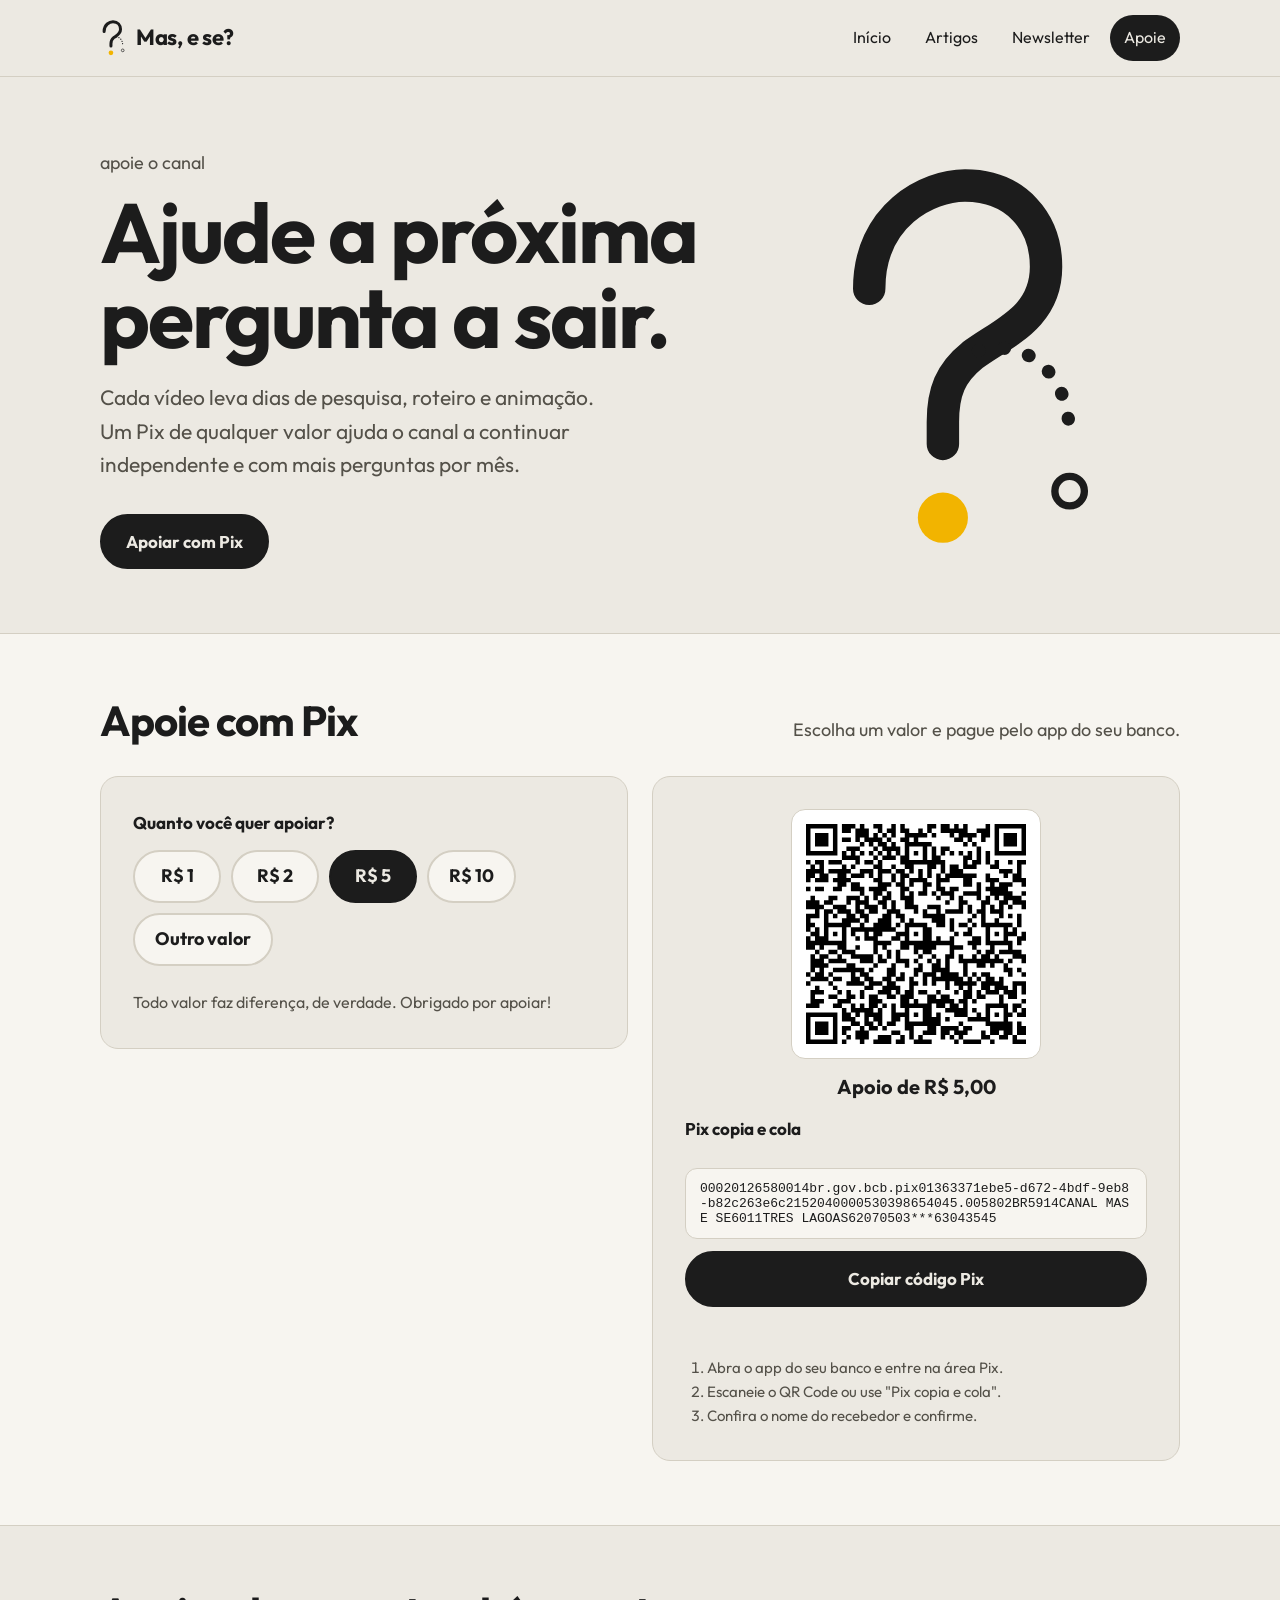
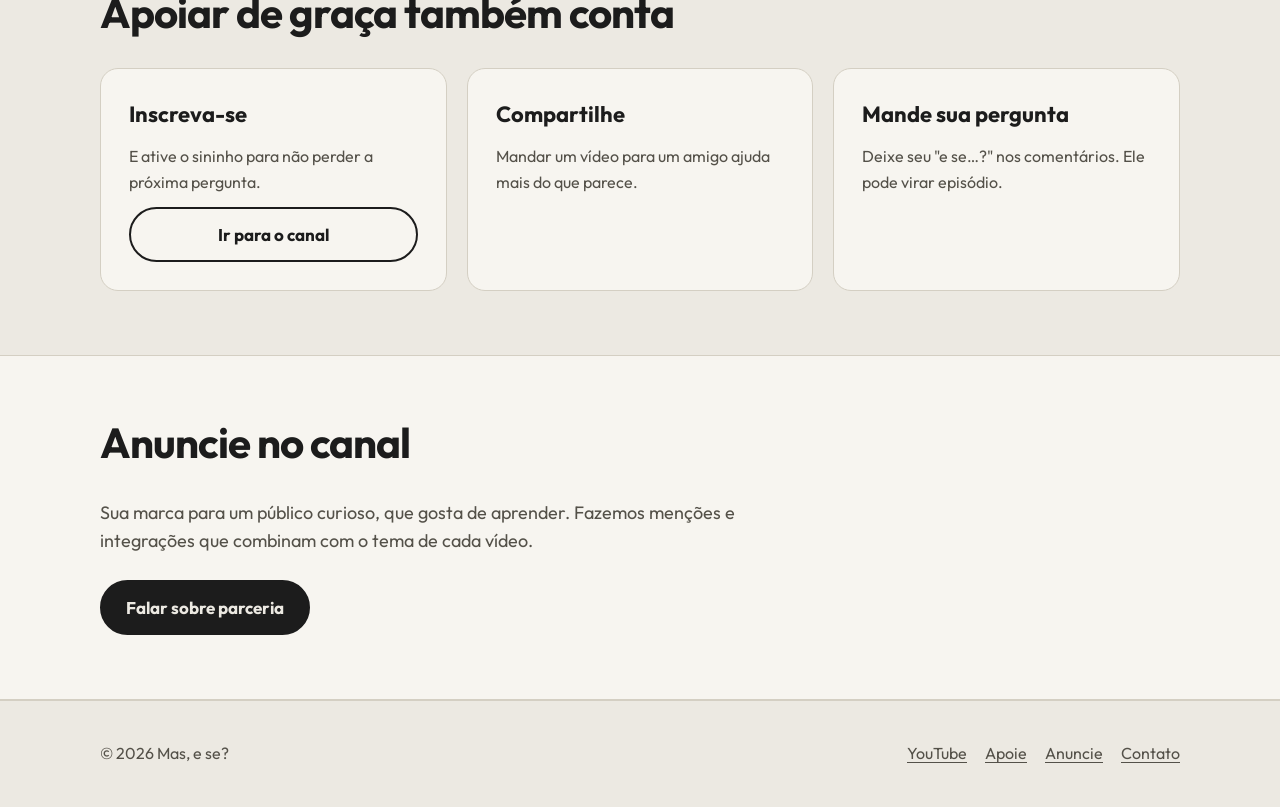
==== commit ef99f0b3: "Ativa o Pix na página Apoie Co-Authored-By: Claude Opus 5.5 <noreply@anthropic.com> Claude-Session: " ====
--- a/apoie.html
+++ b/apoie.html
@@ -150,9 +150,9 @@
        - cidade: sua cidade (até 15 letras)
     ================================================================ */
     var PIX = {
-      chave: "",
-      nome: "",
-      cidade: ""
+      chave: "3371ebe5-d672-4bdf-9eb8-b82c263e6c21",
+      nome: "Canal Mas, e se?",
+      cidade: "Três Lagoas"
     };
 
     document.getElementById('ano').textContent = new Date().getFullYear();
